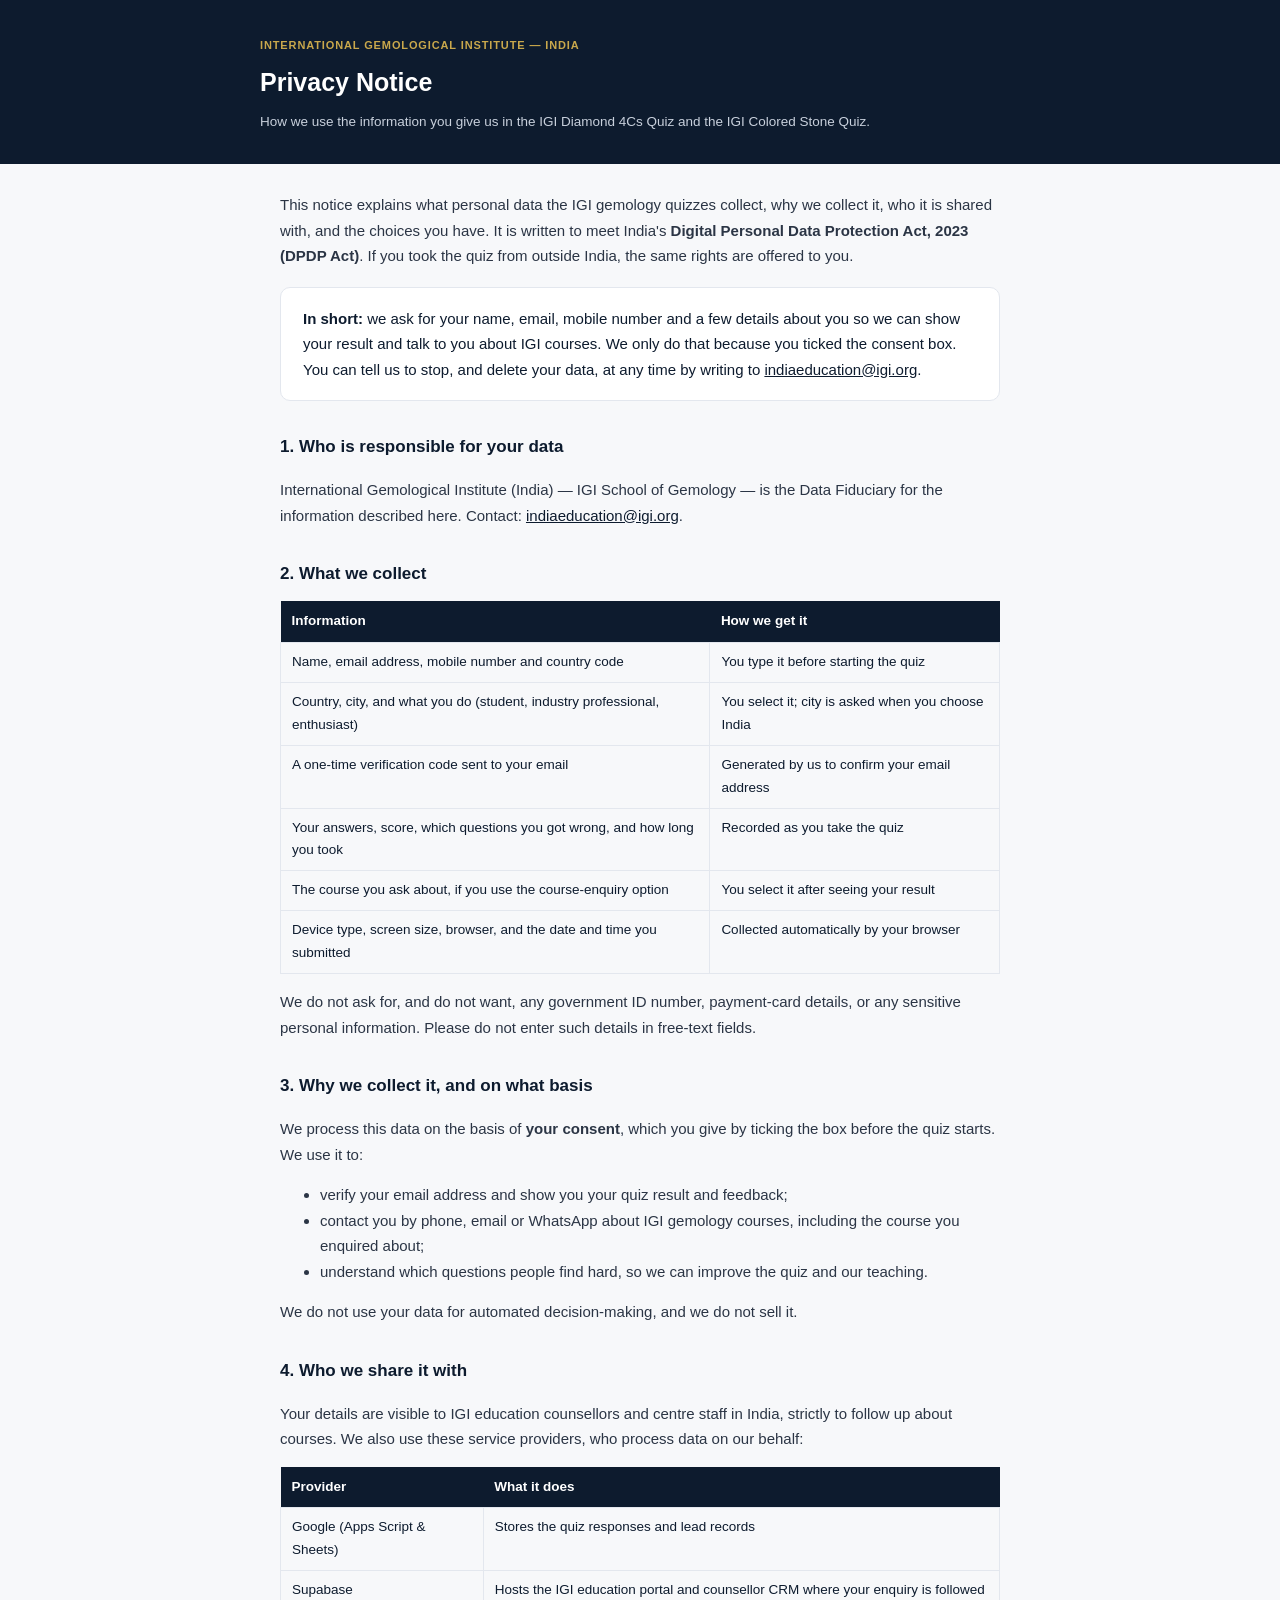
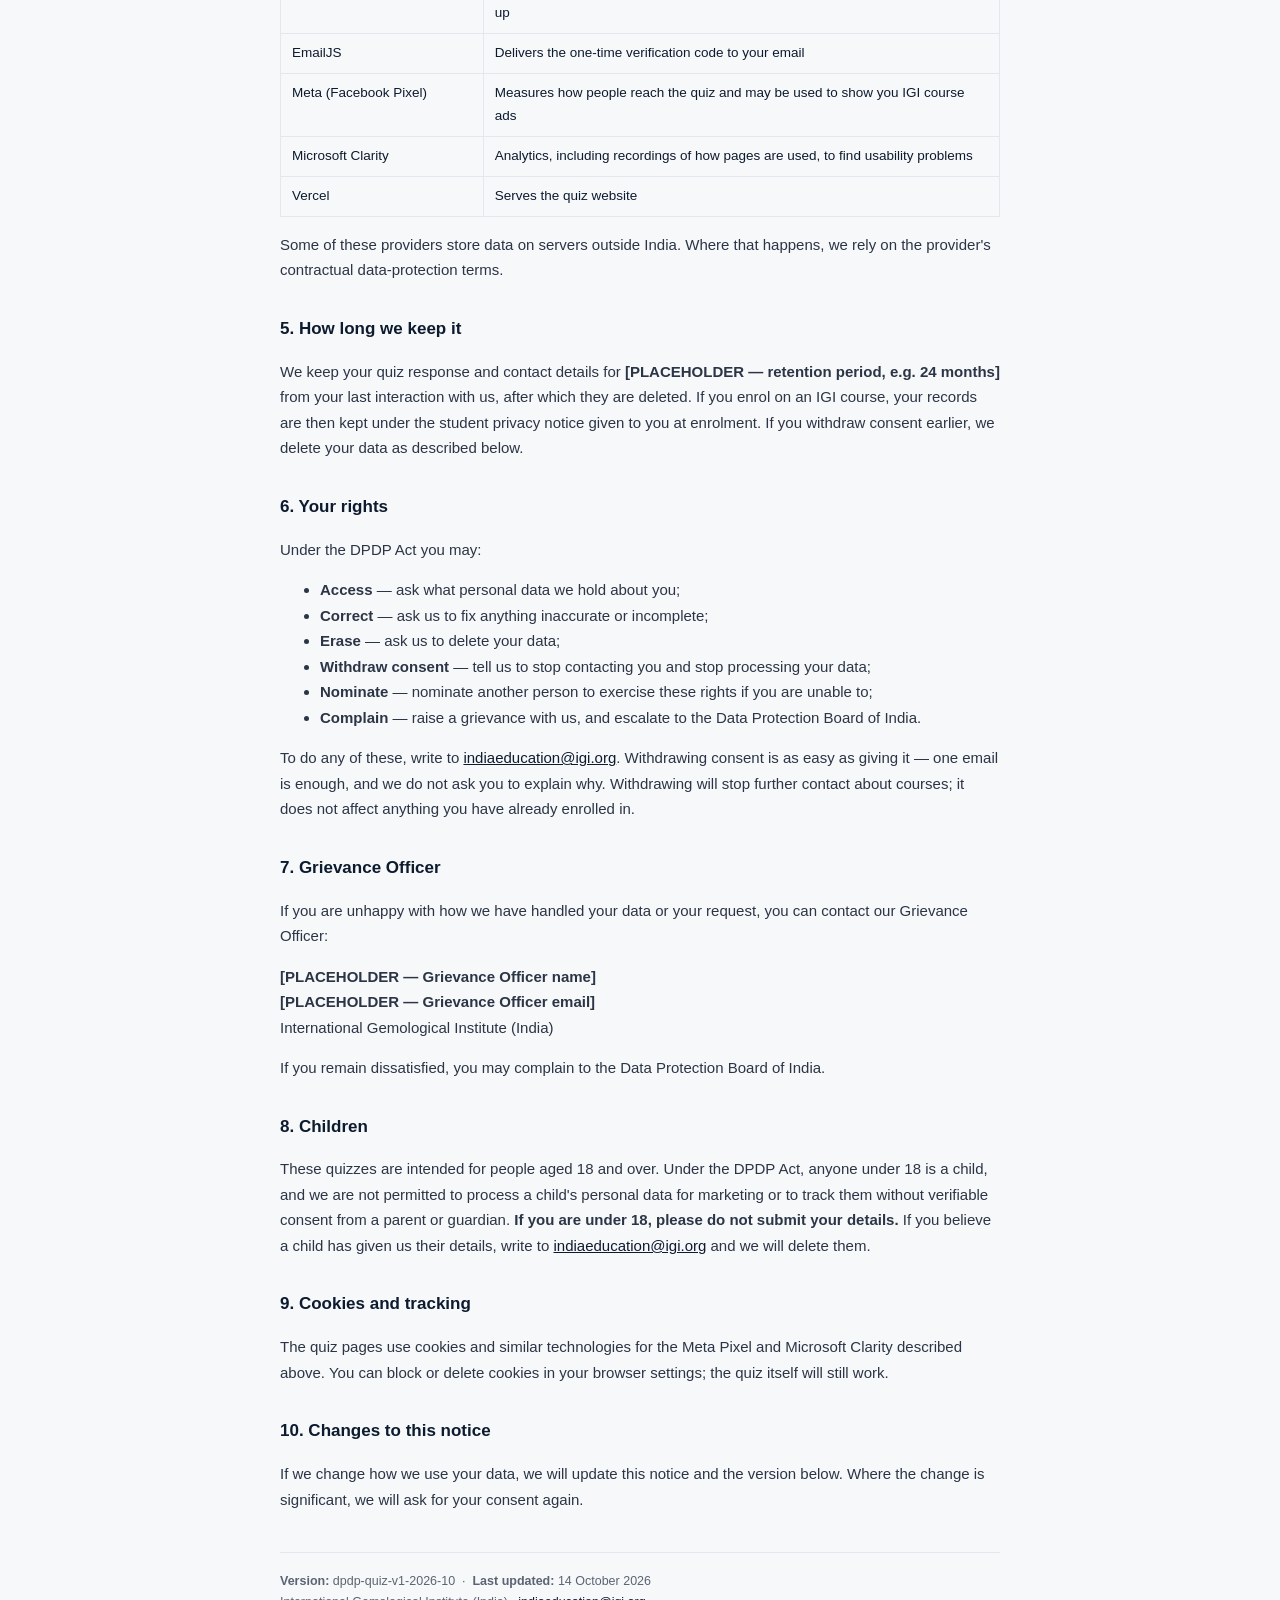
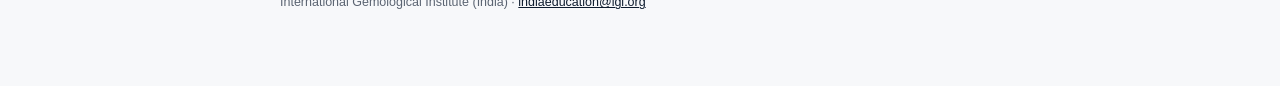
==== privacy.html @ e6dca37c "Add DPDP privacy notice, correct consent contact and policy link Modelled on the student portal's DP" ====
<!DOCTYPE html>
<html lang="en">
<head>
<meta charset="UTF-8">
<meta name="viewport" content="width=device-width, initial-scale=1.0">
<meta name="robots" content="index, follow">
<title>Privacy Notice — IGI Gemology Quizzes</title>
<style>
  :root{--navy:#0D1B2E;--gold:#C9A84C;--muted:#5b6472;--border:#e3e7ee;--bg:#f7f8fa;}
  *{box-sizing:border-box}
  body{margin:0;background:var(--bg);color:var(--navy);
       font-family:'Plus Jakarta Sans',-apple-system,BlinkMacSystemFont,'Segoe UI',Arial,sans-serif;
       font-size:15px;line-height:1.7;}
  .wrap{max-width:760px;margin:0 auto;padding:0 20px 72px;}
  header{background:var(--navy);color:#fff;padding:36px 20px 30px;margin-bottom:28px;}
  header .inner{max-width:760px;margin:0 auto;}
  .eyebrow{font-size:11px;font-weight:700;letter-spacing:.08em;text-transform:uppercase;color:var(--gold);}
  h1{font-size:25px;margin:6px 0 8px;font-weight:700;}
  header p{margin:0;color:#c8d0dc;font-size:13.5px;}
  h2{font-size:17px;margin:32px 0 8px;font-weight:700;}
  p,li{color:#2b3545;}
  a{color:var(--navy);text-decoration:underline;}
  a:hover{color:var(--gold);}
  table{border-collapse:collapse;width:100%;margin:12px 0;font-size:13.5px;}
  th{background:var(--navy);color:#fff;text-align:left;padding:9px 11px;font-weight:600;}
  td{border:1px solid var(--border);padding:8px 11px;vertical-align:top;}
  .card{background:#fff;border:1px solid var(--border);border-radius:10px;padding:18px 22px;margin:18px 0;}
  .todo{background:#fff8e6;border:1px solid var(--gold);border-radius:8px;padding:14px 18px;margin:18px 0;font-size:13.5px;}
  .todo strong{color:#8a6d10;}
  footer{margin-top:40px;padding-top:18px;border-top:1px solid var(--border);
         font-size:12.5px;color:var(--muted);}
</style>
</head>
<body>
<header><div class="inner">
  <div class="eyebrow">International Gemological Institute — India</div>
  <h1>Privacy Notice</h1>
  <p>How we use the information you give us in the IGI Diamond 4Cs Quiz and the IGI Colored Stone Quiz.</p>
</div></header>

<div class="wrap">

<p>This notice explains what personal data the IGI gemology quizzes collect, why we collect it,
who it is shared with, and the choices you have. It is written to meet India's
<strong>Digital Personal Data Protection Act, 2023 (DPDP Act)</strong>. If you took the quiz from
outside India, the same rights are offered to you.</p>

<div class="card">
  <strong>In short:</strong> we ask for your name, email, mobile number and a few details about
  you so we can show your result and talk to you about IGI courses. We only do that because you
  ticked the consent box. You can tell us to stop, and delete your data, at any time by writing to
  <a href="mailto:indiaeducation@igi.org">indiaeducation@igi.org</a>.
</div>

<h2>1. Who is responsible for your data</h2>
<p>International Gemological Institute (India) — IGI School of Gemology — is the Data Fiduciary for
the information described here. Contact: <a href="mailto:indiaeducation@igi.org">indiaeducation@igi.org</a>.</p>

<h2>2. What we collect</h2>
<table>
  <tr><th>Information</th><th>How we get it</th></tr>
  <tr><td>Name, email address, mobile number and country code</td><td>You type it before starting the quiz</td></tr>
  <tr><td>Country, city, and what you do (student, industry professional, enthusiast)</td><td>You select it; city is asked when you choose India</td></tr>
  <tr><td>A one-time verification code sent to your email</td><td>Generated by us to confirm your email address</td></tr>
  <tr><td>Your answers, score, which questions you got wrong, and how long you took</td><td>Recorded as you take the quiz</td></tr>
  <tr><td>The course you ask about, if you use the course-enquiry option</td><td>You select it after seeing your result</td></tr>
  <tr><td>Device type, screen size, browser, and the date and time you submitted</td><td>Collected automatically by your browser</td></tr>
</table>
<p>We do not ask for, and do not want, any government ID number, payment-card details, or any
sensitive personal information. Please do not enter such details in free-text fields.</p>

<h2>3. Why we collect it, and on what basis</h2>
<p>We process this data on the basis of <strong>your consent</strong>, which you give by ticking the
box before the quiz starts. We use it to:</p>
<ul>
  <li>verify your email address and show you your quiz result and feedback;</li>
  <li>contact you by phone, email or WhatsApp about IGI gemology courses, including the course
      you enquired about;</li>
  <li>understand which questions people find hard, so we can improve the quiz and our teaching.</li>
</ul>
<p>We do not use your data for automated decision-making, and we do not sell it.</p>

<h2>4. Who we share it with</h2>
<p>Your details are visible to IGI education counsellors and centre staff in India, strictly to
follow up about courses. We also use these service providers, who process data on our behalf:</p>
<table>
  <tr><th>Provider</th><th>What it does</th></tr>
  <tr><td>Google (Apps Script &amp; Sheets)</td><td>Stores the quiz responses and lead records</td></tr>
  <tr><td>Supabase</td><td>Hosts the IGI education portal and counsellor CRM where your enquiry is followed up</td></tr>
  <tr><td>EmailJS</td><td>Delivers the one-time verification code to your email</td></tr>
  <tr><td>Meta (Facebook Pixel)</td><td>Measures how people reach the quiz and may be used to show you IGI course ads</td></tr>
  <tr><td>Microsoft Clarity</td><td>Analytics, including recordings of how pages are used, to find usability problems</td></tr>
  <tr><td>Vercel</td><td>Serves the quiz website</td></tr>
</table>
<p>Some of these providers store data on servers outside India. Where that happens, we rely on the
provider's contractual data-protection terms.</p>

<h2>5. How long we keep it</h2>
<p>We keep your quiz response and contact details for <strong>[PLACEHOLDER — retention period, e.g.
24 months]</strong> from your last interaction with us, after which they are deleted. If you enrol on
an IGI course, your records are then kept under the student privacy notice given to you at enrolment.
If you withdraw consent earlier, we delete your data as described below.</p>

<h2>6. Your rights</h2>
<p>Under the DPDP Act you may:</p>
<ul>
  <li><strong>Access</strong> — ask what personal data we hold about you;</li>
  <li><strong>Correct</strong> — ask us to fix anything inaccurate or incomplete;</li>
  <li><strong>Erase</strong> — ask us to delete your data;</li>
  <li><strong>Withdraw consent</strong> — tell us to stop contacting you and stop processing your data;</li>
  <li><strong>Nominate</strong> — nominate another person to exercise these rights if you are unable to;</li>
  <li><strong>Complain</strong> — raise a grievance with us, and escalate to the Data Protection Board of India.</li>
</ul>
<p>To do any of these, write to <a href="mailto:indiaeducation@igi.org">indiaeducation@igi.org</a>.
Withdrawing consent is as easy as giving it — one email is enough, and we do not ask you to explain
why. Withdrawing will stop further contact about courses; it does not affect anything you have
already enrolled in.</p>

<h2>7. Grievance Officer</h2>
<p>If you are unhappy with how we have handled your data or your request, you can contact our
Grievance Officer:</p>
<p><strong>[PLACEHOLDER — Grievance Officer name]</strong><br>
<strong>[PLACEHOLDER — Grievance Officer email]</strong><br>
International Gemological Institute (India)</p>
<p>If you remain dissatisfied, you may complain to the Data Protection Board of India.</p>

<h2>8. Children</h2>
<p>These quizzes are intended for people aged 18 and over. Under the DPDP Act, anyone under 18 is a
child, and we are not permitted to process a child's personal data for marketing or to track them
without verifiable consent from a parent or guardian. <strong>If you are under 18, please do not
submit your details.</strong> If you believe a child has given us their details, write to
<a href="mailto:indiaeducation@igi.org">indiaeducation@igi.org</a> and we will delete them.</p>

<h2>9. Cookies and tracking</h2>
<p>The quiz pages use cookies and similar technologies for the Meta Pixel and Microsoft Clarity
described above. You can block or delete cookies in your browser settings; the quiz itself will
still work.</p>

<h2>10. Changes to this notice</h2>
<p>If we change how we use your data, we will update this notice and the version below. Where the
change is significant, we will ask for your consent again.</p>

<footer>
  <strong>Version:</strong> dpdp-quiz-v1-2026-10 &nbsp;·&nbsp;
  <strong>Last updated:</strong> 14 October 2026<br>
  International Gemological Institute (India) · <a href="mailto:indiaeducation@igi.org">indiaeducation@igi.org</a>
</footer>

</div>
</body>
</html>
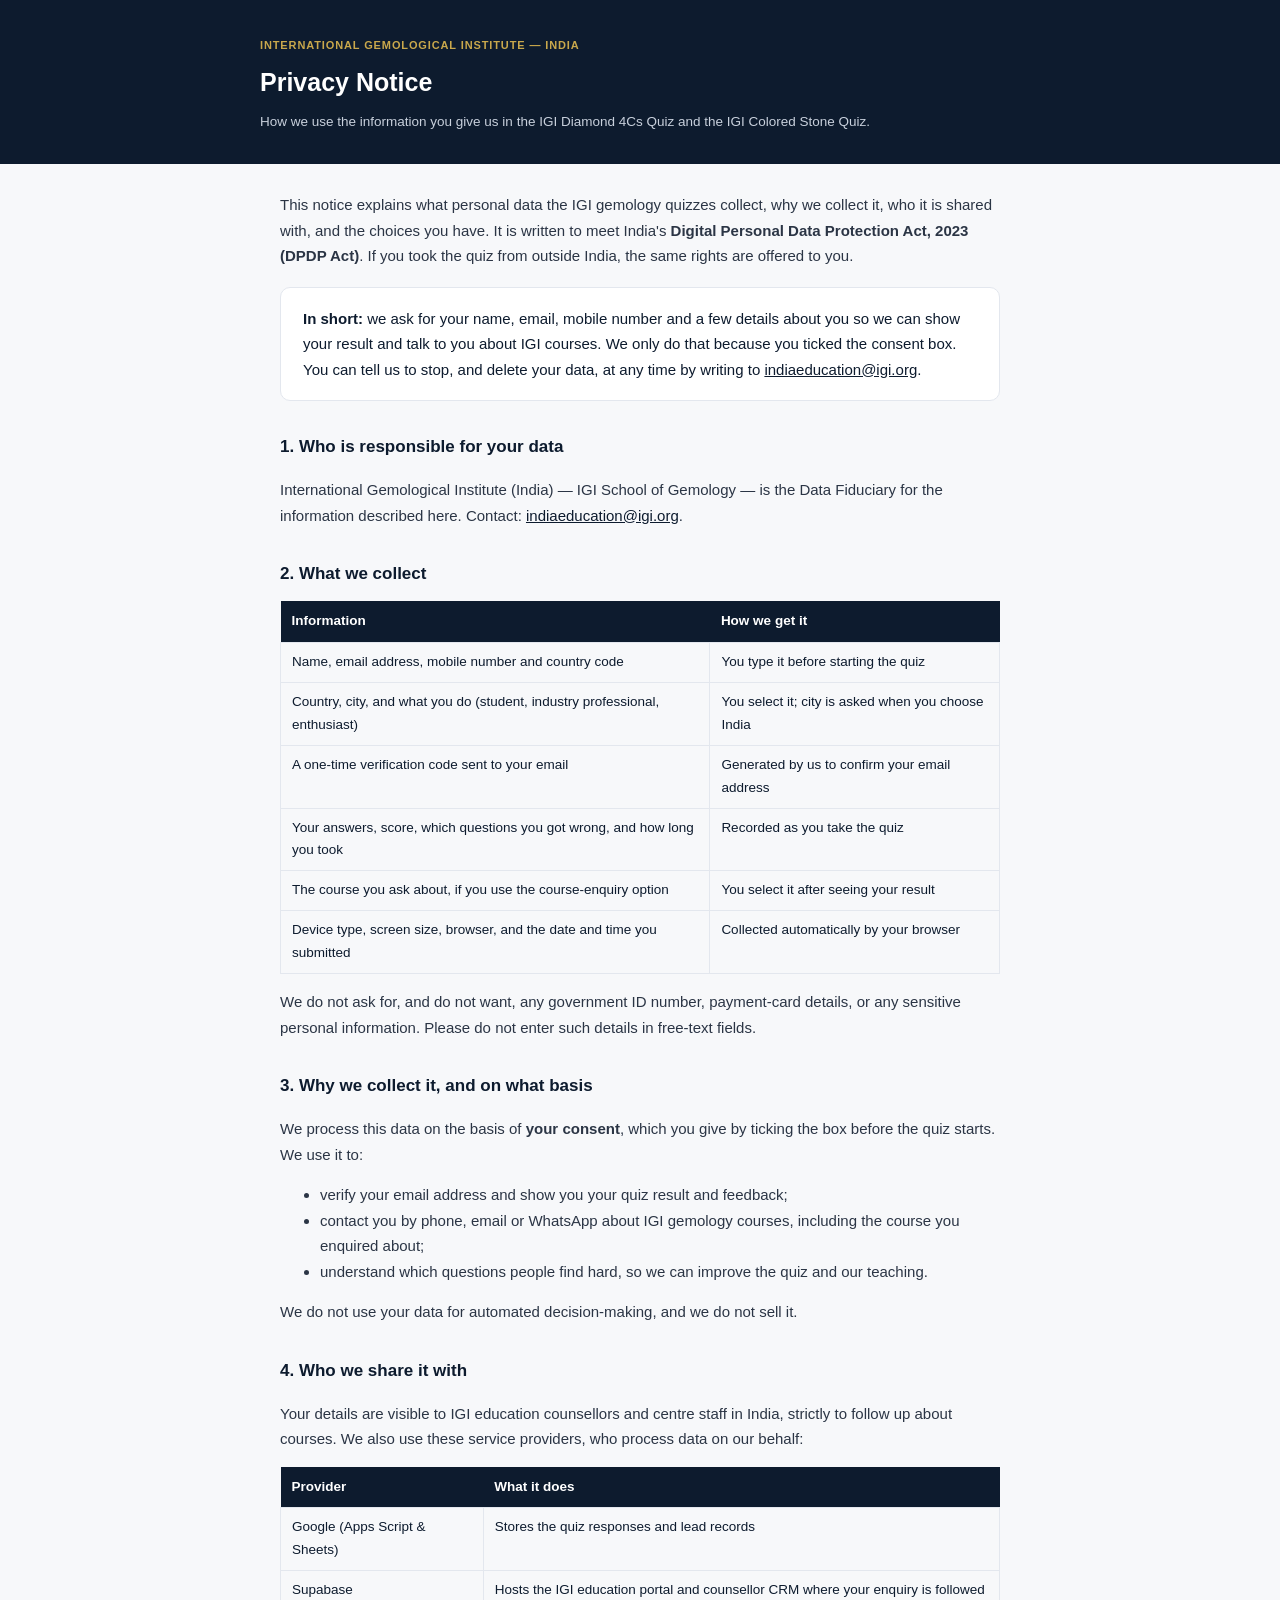
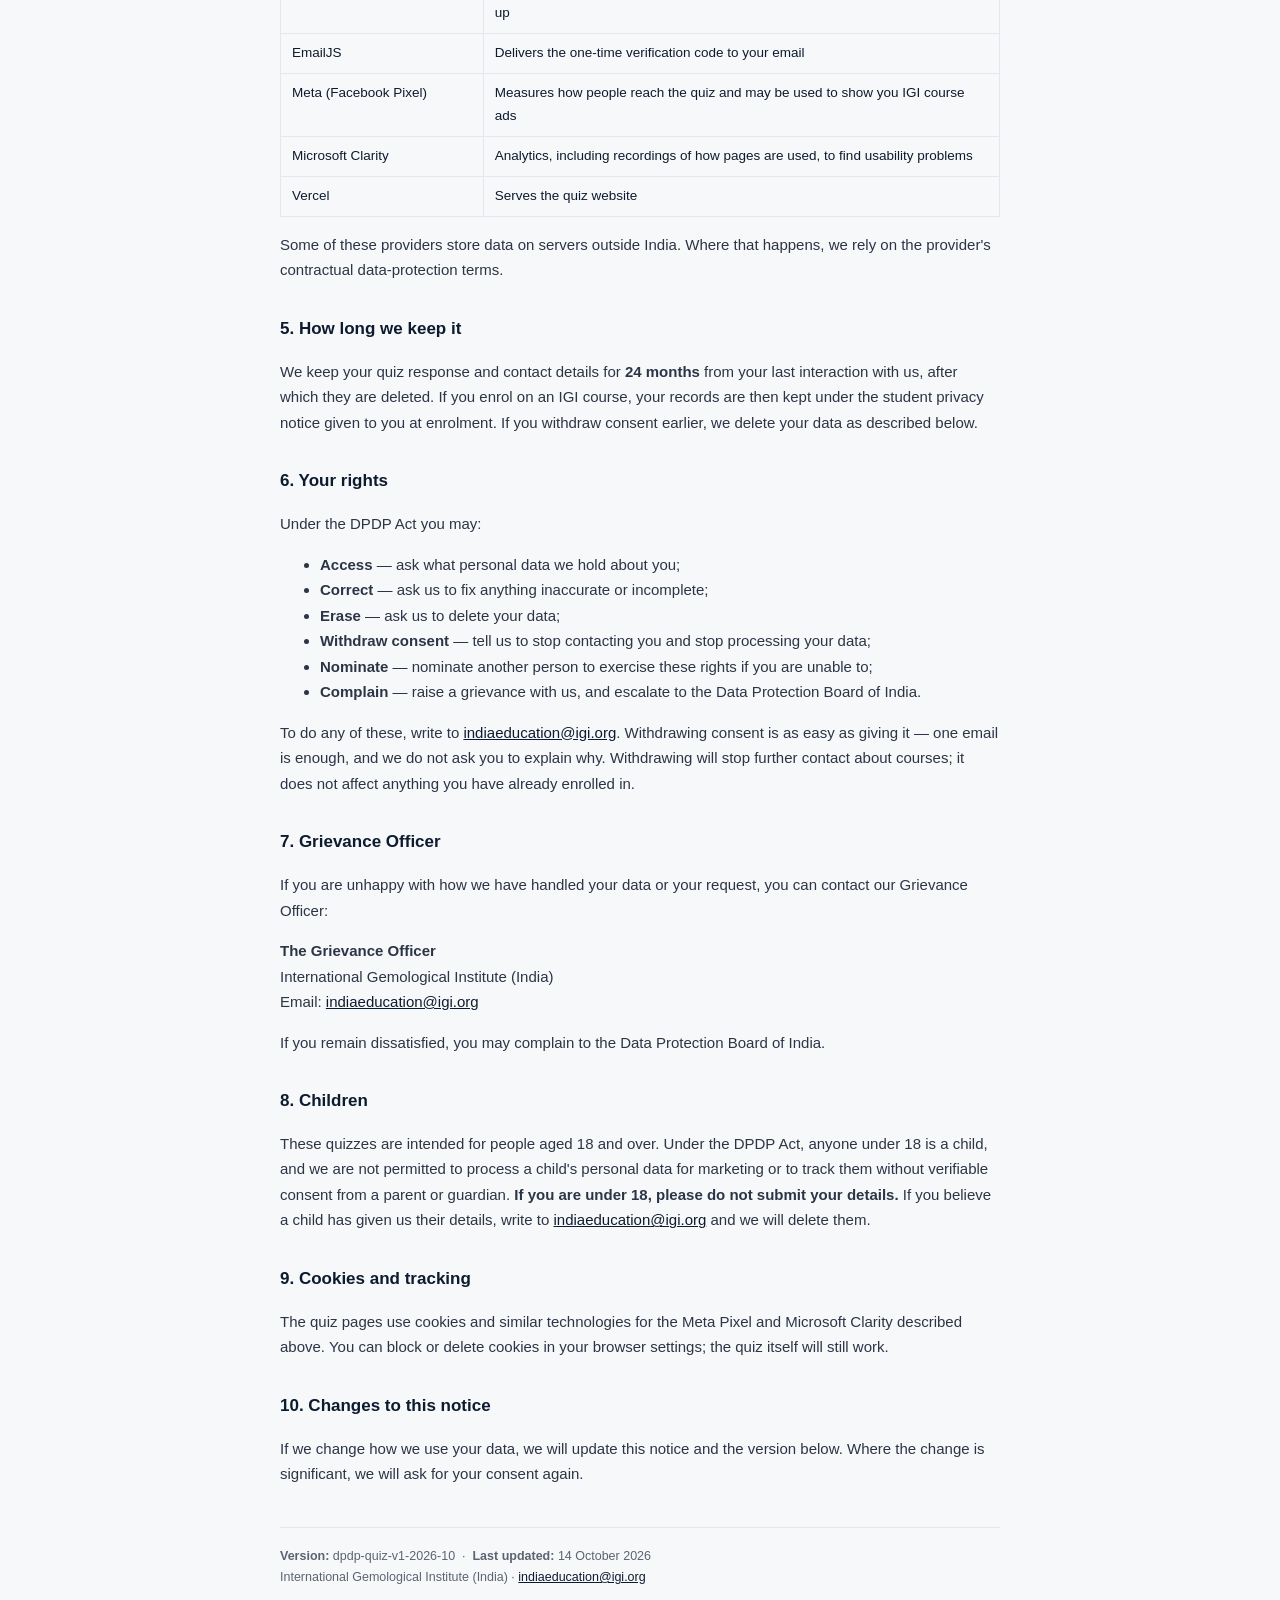
==== commit 91d042b8: "Feed consented quiz leads into the portal CRM, and ask historical enquiries for consent Adds pushLea" ====
--- a/privacy.html
+++ b/privacy.html
@@ -96,8 +96,7 @@
 provider's contractual data-protection terms.</p>
 
 <h2>5. How long we keep it</h2>
-<p>We keep your quiz response and contact details for <strong>[PLACEHOLDER — retention period, e.g.
-24 months]</strong> from your last interaction with us, after which they are deleted. If you enrol on
+<p>We keep your quiz response and contact details for <strong>24 months</strong> from your last interaction with us, after which they are deleted. If you enrol on
 an IGI course, your records are then kept under the student privacy notice given to you at enrolment.
 If you withdraw consent earlier, we delete your data as described below.</p>
 
@@ -119,9 +118,12 @@
 <h2>7. Grievance Officer</h2>
 <p>If you are unhappy with how we have handled your data or your request, you can contact our
 Grievance Officer:</p>
-<p><strong>[PLACEHOLDER — Grievance Officer name]</strong><br>
-<strong>[PLACEHOLDER — Grievance Officer email]</strong><br>
-International Gemological Institute (India)</p>
+<!-- The Grievance Officer's name is still being decided internally (as at Oct 2026).
+     DPDP Rule 8 requires published contact details, which the role title and a
+     monitored address satisfy; insert the individual's name here once confirmed. -->
+<p><strong>The Grievance Officer</strong><br>
+International Gemological Institute (India)<br>
+Email: <a href="mailto:indiaeducation@igi.org">indiaeducation@igi.org</a></p>
 <p>If you remain dissatisfied, you may complain to the Data Protection Board of India.</p>
 
 <h2>8. Children</h2>
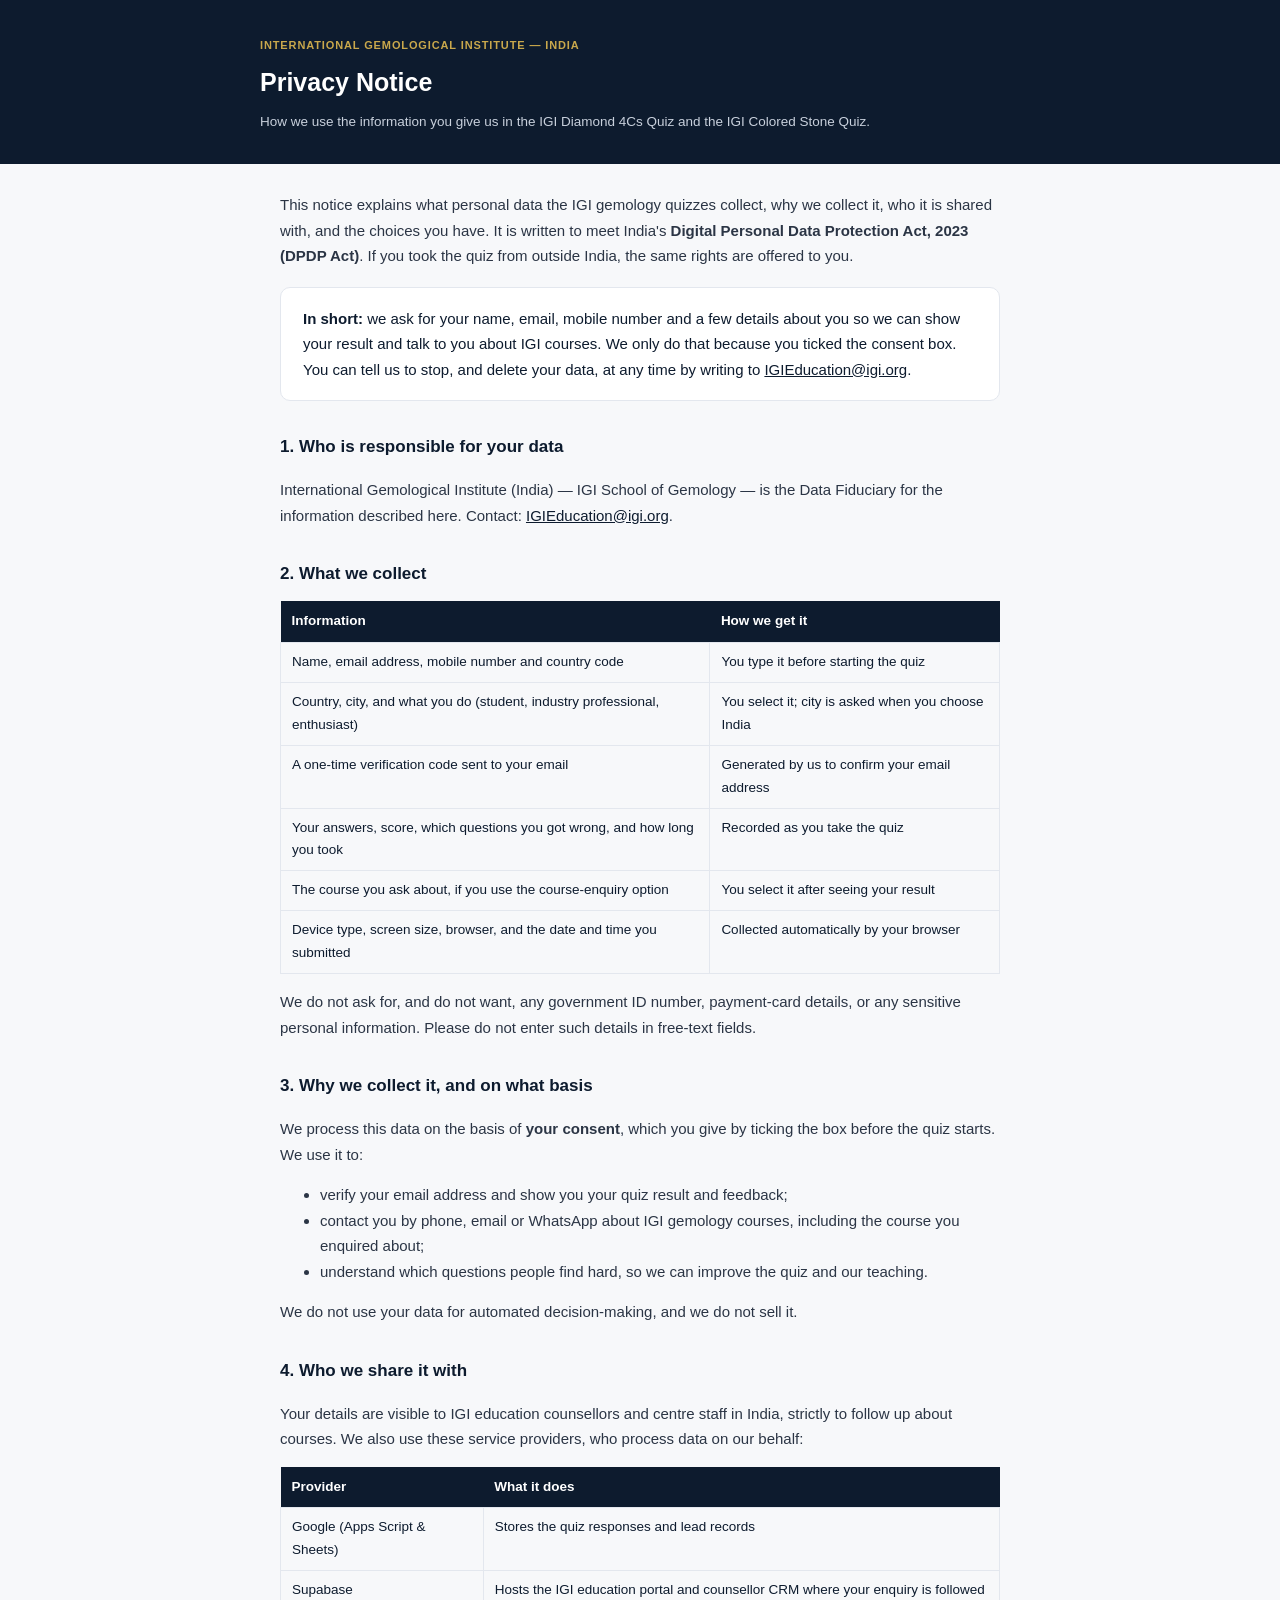
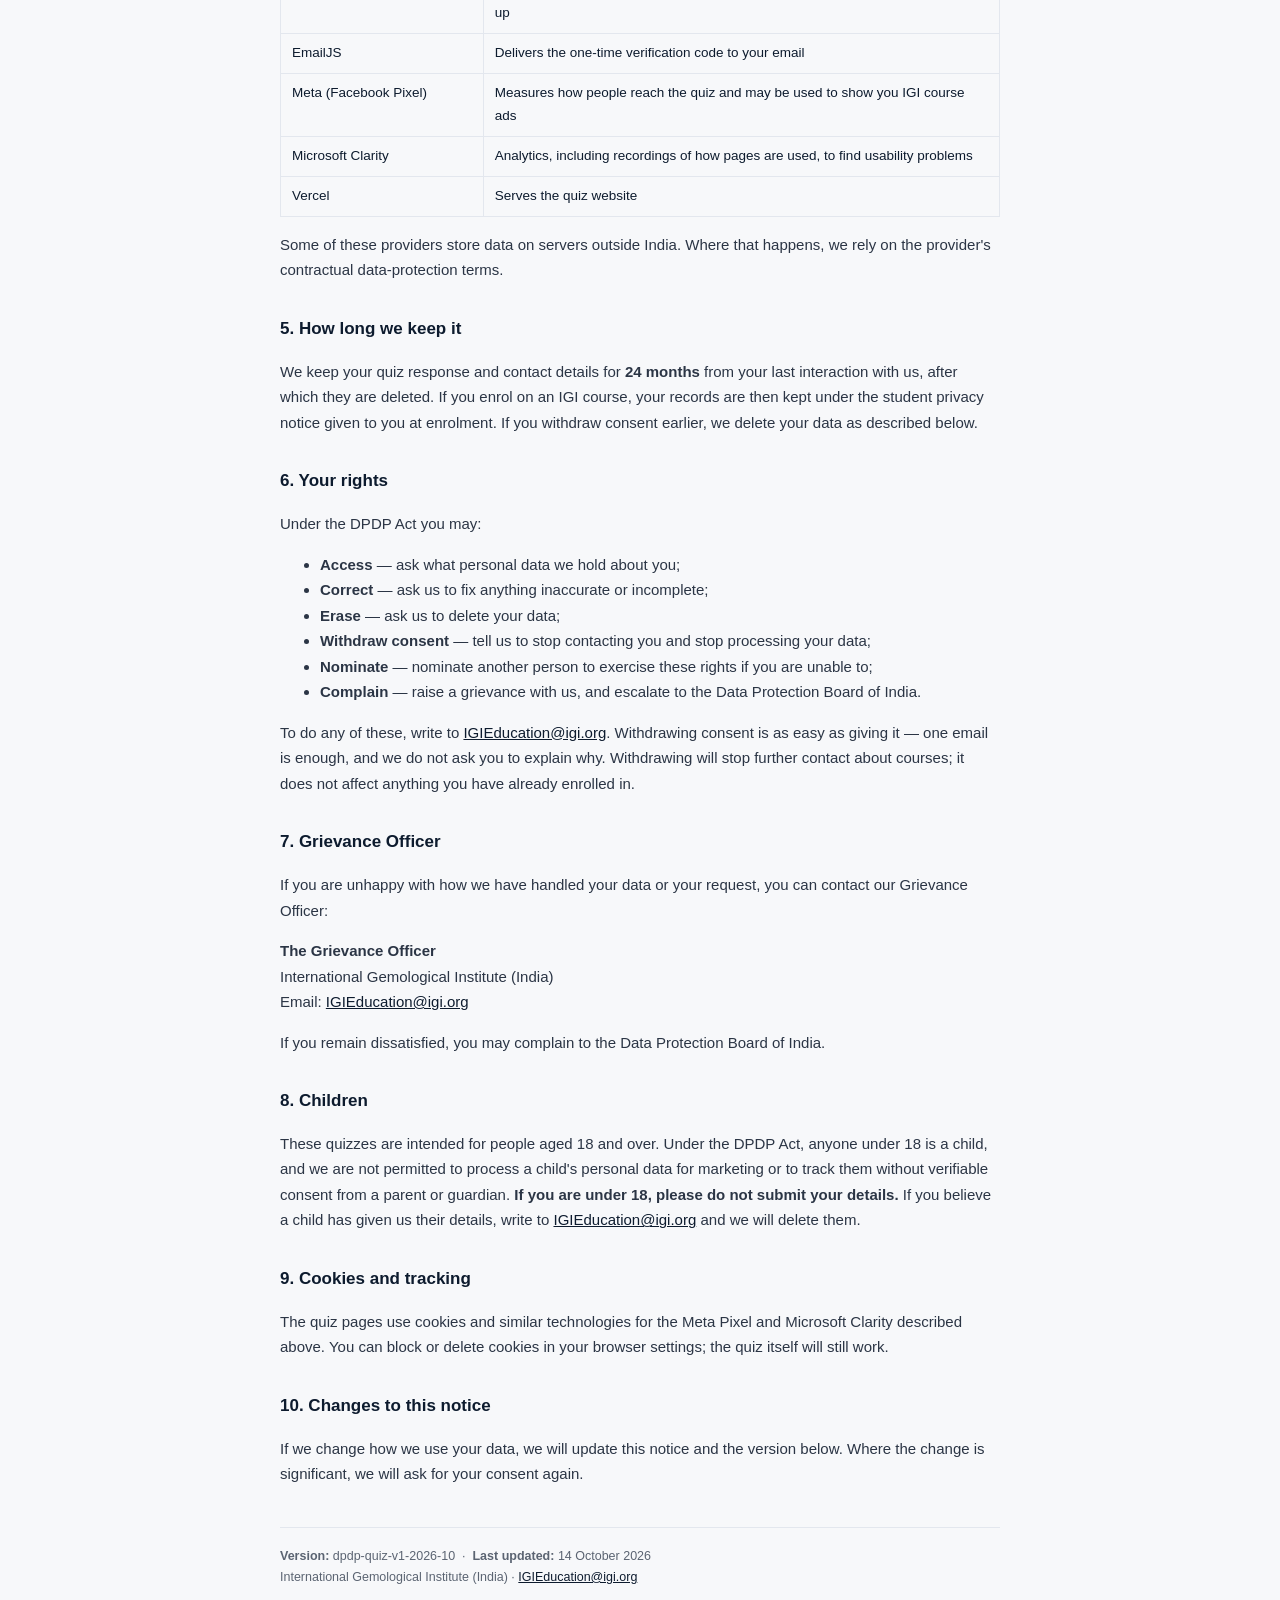
==== commit e7b056a0: "Fix invisible checked state on the consent box; contact address -> IGIEducation@igi.org .consent-gro" ====
--- a/privacy.html
+++ b/privacy.html
@@ -49,12 +49,12 @@
   <strong>In short:</strong> we ask for your name, email, mobile number and a few details about
   you so we can show your result and talk to you about IGI courses. We only do that because you
   ticked the consent box. You can tell us to stop, and delete your data, at any time by writing to
-  <a href="mailto:indiaeducation@igi.org">indiaeducation@igi.org</a>.
+  <a href="mailto:IGIEducation@igi.org">IGIEducation@igi.org</a>.
 </div>
 
 <h2>1. Who is responsible for your data</h2>
 <p>International Gemological Institute (India) — IGI School of Gemology — is the Data Fiduciary for
-the information described here. Contact: <a href="mailto:indiaeducation@igi.org">indiaeducation@igi.org</a>.</p>
+the information described here. Contact: <a href="mailto:IGIEducation@igi.org">IGIEducation@igi.org</a>.</p>
 
 <h2>2. What we collect</h2>
 <table>
@@ -110,7 +110,7 @@
   <li><strong>Nominate</strong> — nominate another person to exercise these rights if you are unable to;</li>
   <li><strong>Complain</strong> — raise a grievance with us, and escalate to the Data Protection Board of India.</li>
 </ul>
-<p>To do any of these, write to <a href="mailto:indiaeducation@igi.org">indiaeducation@igi.org</a>.
+<p>To do any of these, write to <a href="mailto:IGIEducation@igi.org">IGIEducation@igi.org</a>.
 Withdrawing consent is as easy as giving it — one email is enough, and we do not ask you to explain
 why. Withdrawing will stop further contact about courses; it does not affect anything you have
 already enrolled in.</p>
@@ -123,7 +123,7 @@
      monitored address satisfy; insert the individual's name here once confirmed. -->
 <p><strong>The Grievance Officer</strong><br>
 International Gemological Institute (India)<br>
-Email: <a href="mailto:indiaeducation@igi.org">indiaeducation@igi.org</a></p>
+Email: <a href="mailto:IGIEducation@igi.org">IGIEducation@igi.org</a></p>
 <p>If you remain dissatisfied, you may complain to the Data Protection Board of India.</p>
 
 <h2>8. Children</h2>
@@ -131,7 +131,7 @@
 child, and we are not permitted to process a child's personal data for marketing or to track them
 without verifiable consent from a parent or guardian. <strong>If you are under 18, please do not
 submit your details.</strong> If you believe a child has given us their details, write to
-<a href="mailto:indiaeducation@igi.org">indiaeducation@igi.org</a> and we will delete them.</p>
+<a href="mailto:IGIEducation@igi.org">IGIEducation@igi.org</a> and we will delete them.</p>
 
 <h2>9. Cookies and tracking</h2>
 <p>The quiz pages use cookies and similar technologies for the Meta Pixel and Microsoft Clarity
@@ -145,7 +145,7 @@
 <footer>
   <strong>Version:</strong> dpdp-quiz-v1-2026-10 &nbsp;·&nbsp;
   <strong>Last updated:</strong> 14 October 2026<br>
-  International Gemological Institute (India) · <a href="mailto:indiaeducation@igi.org">indiaeducation@igi.org</a>
+  International Gemological Institute (India) · <a href="mailto:IGIEducation@igi.org">IGIEducation@igi.org</a>
 </footer>
 
 </div>
